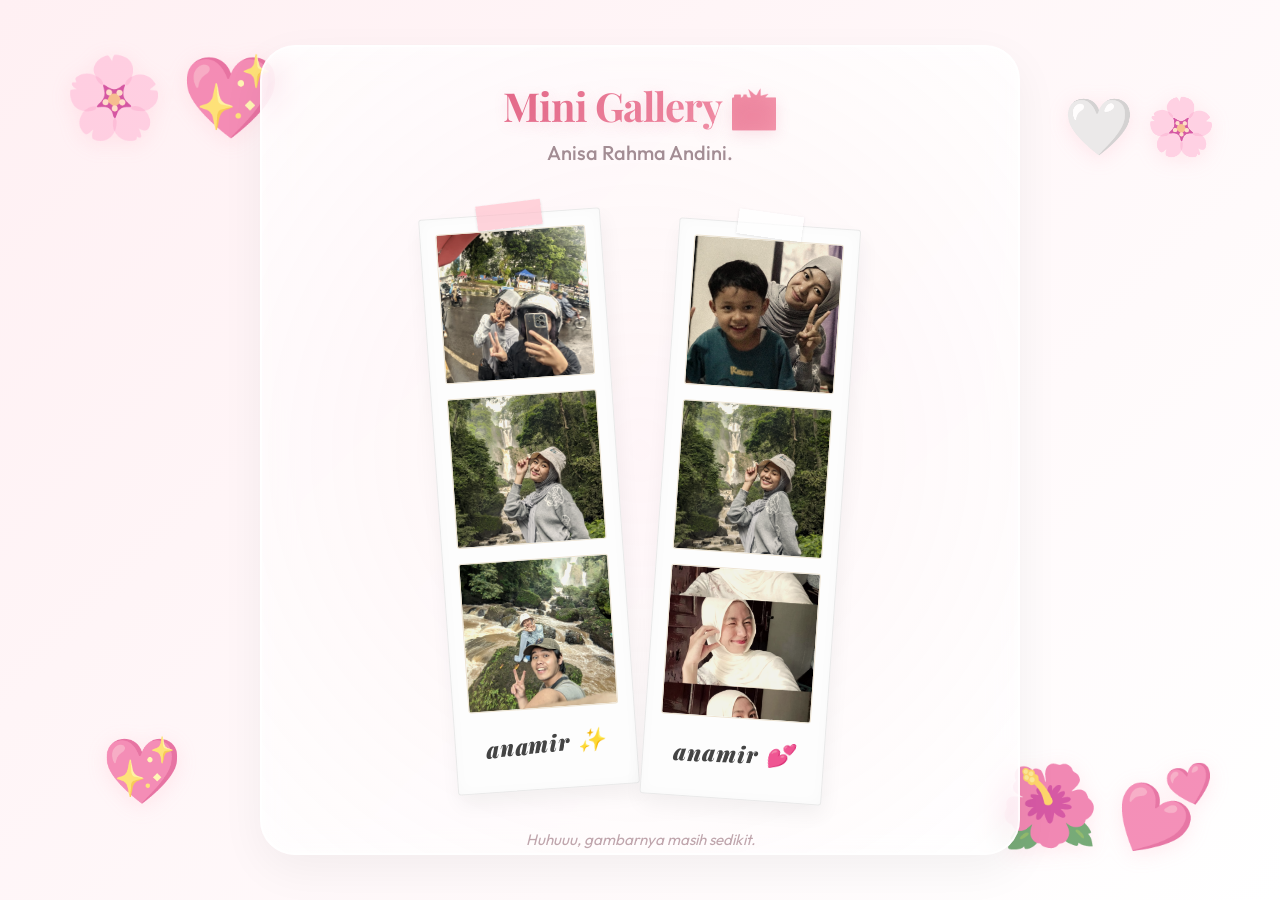
==== gallery.html @ 318d47d5 "Initial commit: A special project for Anisa - Step 1" ====
<!DOCTYPE html>
<html lang="id">

<head>
    <meta charset="UTF-8">
    <meta name="viewport" content="width=device-width, initial-scale=1.0">
    <title>Mini Gallery - Anisa</title>
    <!-- Fonts -->
    <link rel="preconnect" href="https://fonts.googleapis.com">
    <link rel="preconnect" href="https://fonts.gstatic.com" crossorigin>
    <link
        href="https://fonts.googleapis.com/css2?family=Outfit:wght@300;400;600;700&family=Playfair+Display:ital,wght@0,600;1,600&display=swap"
        rel="stylesheet">
    <link rel="stylesheet" href="style.css">
</head>

<body>

    <!-- Dekorasi Bunga & Hati Estetik -->
    <div class="emoji-decor top-left">🌸 💖</div>
    <div class="emoji-decor bottom-right">🌺 💕</div>
    <div class="emoji-decor top-right">🤍 🌸</div>
    <div class="emoji-decor bottom-left">💖</div>

    <section id="gallery-view" class="view-section active">
        <div class="glass-container menu-container" style="max-width: 900px; padding: 2rem;">
            <h2 class="title text-center" style="font-size: 2.5rem;">Mini Gallery 📸</h2>
            <p class="subtitle text-center">Anisa Rahma Andini.</p>

            <div class="photobooth-grid">
                <!-- Strip Photobooth 1 -->
                <div class="photobooth-strip">
                    <div class="strip-images">
                        <img src="assets/2.jpeg" alt="Foto 1">
                        <img src="assets/1.jpeg" alt="Foto 2">
                        <img src="assets/3.jpeg" alt="Foto 3">
                    </div>
                    <div class="strip-caption">anamir ✨</div>
                </div>

                <!-- Strip Photobooth 2 -->
                <div class="photobooth-strip">
                    <div class="strip-images">
                        <img src="assets/4.jpeg" alt="Foto 4">
                        <img src="assets/5.jpeg" alt="Foto 5">
                        <img src="assets/6.jpeg" alt="Foto 6">
                    </div>
                    <div class="strip-caption">anamir 💕</div>
                </div>
            </div>


            <!-- Photobooth View (Hidden by default) -->
            <div id="photobooth-view">
                <div class="camera-container">
                    <video id="video-preview" autoplay playsinline></video>
                    <div id="flash-effect" class="camera-flash"></div>
                    <div id="countdown-display" class="countdown-overlay"></div>
                    <div id="capture-status" class="capture-status"></div>
                </div>

                <div class="photobooth-controls">
                    <button id="capture-btn" class="btn-capture" title="Ambil Foto">📸</button>
                    <button id="close-photobooth-btn" class="btn btn-secondary">Tutup</button>
                </div>

                <!-- Generated Strip Preview -->
                <div id="captured-strip-container">
                    <h3 class="subtitle text-center">Hasil Photobooth-mu! ✨</h3>
                    <div class="strip-preview-wrapper">
                        <img id="strip-img-preview" src="" alt="Photobooth Strip Preview">
                    </div>
                    <div class="photobooth-controls">
                        <button id="download-btn" class="btn btn-primary">Unduh Foto 💖</button>
                        <button id="retake-btn" class="btn btn-secondary">Foto Lagi</button>
                    </div>
                </div>

                <!-- Hidden Canvas for Strip Generation -->
                <canvas id="captured-canvas" style="display:none;"></canvas>
            </div>

            <p class="gallery-note text-center">Huhuuu, gambarnya masih sedikit.</p>
            <p class="gallery-note text-center">Ayoo kita foto lagi!</p>

            <!-- Photobooth Trigger (Moved here) -->
            <div class="text-center" style="margin: 1.5rem 0 0.5rem 0;">
                <button id="start-photobooth-btn" class="btn btn-primary">Buka Photobooth 📸</button>
            </div>

            <div class="text-center" style="margin-top: 5px;">
                <button onclick="window.location.href='home.html'" class="btn btn-text">← Kembali ke Menu</button>
            </div>
        </div>
    </section>

    <script src="photobooth.js"></script>
</body>

</html>
---- style.css ----
/* ===== VARIABLES & IMPORT ===== */
:root {
    --primary-pink: #ffb7c5;
    /* Sakura pink */
    --secondary-pink: #ff85a2;
    --dark-pink: #d84b72;
    --bg-gradient: linear-gradient(135deg, #fdfbfb 0%, #ebedee 100%);
    --glass-bg: rgba(255, 255, 255, 0.6);
    --glass-border: rgba(255, 255, 255, 0.8);
    --glass-shadow: 0 8px 32px 0 rgba(255, 183, 197, 0.3);
    --text-main: #5a4b52;
}

* {
    box-sizing: border-box;
    margin: 0;
    padding: 0;
}

body {
    font-family: 'Outfit', sans-serif;
    background: var(--bg-gradient);
    color: var(--text-main);
    overflow-x: hidden;
    min-height: 100vh;
    display: flex;
    justify-content: center;
    align-items: center;
    position: relative;
    /* Animated Gradient Background */
    background: linear-gradient(-45deg, #ffffff, #fff5f8, #fdfbfb, #ffffff, #fff0f3);
    background-size: 400% 400%;
    animation: gradientBG 15s ease infinite;
}

@keyframes gradientBG {
    0% {
        background-position: 0% 50%;
    }

    50% {
        background-position: 100% 50%;
    }

    100% {
        background-position: 0% 50%;
    }
}

/* ===== TYPOGRAPHY ===== */
h1,
h2,
h3 {
    font-family: 'Playfair Display', serif;
    color: var(--dark-pink);
}

.title {
    font-size: 3.2rem;
    margin-bottom: 0.5rem;
    background: linear-gradient(135deg, var(--dark-pink) 0%, var(--primary-pink) 100%);
    -webkit-background-clip: text;
    background-clip: text;
    -webkit-text-fill-color: transparent;
    text-shadow: 0 4px 15px rgba(216, 75, 114, 0.15);
    letter-spacing: -1px;
}

.subtitle {
    font-size: 1.25rem;
    margin-bottom: 2rem;
    color: #a38d94;
    font-weight: 500;
}

.text-center {
    text-align: center;
}

/* ===== LAYOUT & VIEWS ===== */
.view-section {
    position: absolute;
    top: 50%;
    left: 50%;
    transform: translate(-50%, -50%);
    width: 100%;
    max-width: 800px;
    padding: 20px;
    transition: opacity 0.6s ease, transform 0.6s ease;
    opacity: 0;
    pointer-events: none;
    z-index: 10;
}

.view-section.active {
    opacity: 1;
    pointer-events: all;
    transform: translate(-50%, -50%) scale(1);
}

.view-section.hidden {
    transform: translate(-50%, -50%) scale(0.95);
}

/* ===== GLASSMORPHISM CONTAINERS ===== */
.glass-container {
    background: rgba(255, 255, 255, 0.7);
    backdrop-filter: blur(15px);
    -webkit-backdrop-filter: blur(15px);
    border: 2px solid rgba(255, 255, 255, 0.8);
    border-radius: 35px;
    padding: 3.5rem;
    box-shadow: 0 15px 45px rgba(0,0,0,0.05), inset 0 2px 15px rgba(255,255,255,0.8);
    margin: 0 auto; /* Center horizontally inside view-section */
    position: relative;
    overflow-y: auto;
    overflow-x: hidden;
    max-height: 92vh;
}

/* Glass Container Scrollbar */
.glass-container::-webkit-scrollbar {
    width: 6px;
}

.glass-container::-webkit-scrollbar-thumb {
    background: var(--primary-pink);
    border-radius: 10px;
}

.glass-container::before {
    content: '';
    position: absolute;
    top: -50%; left: -50%;
    width: 200%; height: 200%;
    background: radial-gradient(circle at center, rgba(255,183,197,0.1) 0%, transparent 50%);
    pointer-events: none;
    z-index: 0;
}

.glass-container > * {
    position: relative;
    z-index: 10;
}

.menu-container {
    max-height: 90vh;
    overflow-y: auto;
    padding: 2.5rem;
}

/* Scrollbar customization for menu */
.menu-container::-webkit-scrollbar {
    width: 8px;
}

.menu-container::-webkit-scrollbar-thumb {
    background: var(--primary-pink);
    border-radius: 10px;
}

/* ===== BUTTONS ===== */
.button-group {
    display: flex;
    gap: 20px;
    justify-content: center;
    position: relative;
    min-height: 60px;
    /* To give space for moving button */
}

.btn {
    font-family: 'Outfit', sans-serif;
    font-size: 1.1rem;
    font-weight: 600;
    padding: 12px 30px;
    border: none;
    border-radius: 50px !important;
    cursor: pointer;
    transition: all 0.3s ease;
    white-space: nowrap; /* Prevent text wrapping when position fixed */
    min-width: 150px; /* Lock a minimum size to maintain its shape */
    box-sizing: border-box;
}

.btn-primary {
    background: linear-gradient(135deg, var(--primary-pink), var(--secondary-pink));
    color: white;
    box-shadow: 0 8px 20px rgba(255, 133, 162, 0.4), inset 0 2px 5px rgba(255, 255, 255, 0.3);
    border: 1px solid rgba(255, 255, 255, 0.5);
    text-shadow: 0 1px 2px rgba(0,0,0,0.1);
}

.btn-primary:hover {
    background: linear-gradient(135deg, var(--secondary-pink), var(--dark-pink));
    transform: translateY(-4px) scale(1.05);
    box-shadow: 0 12px 25px rgba(255, 133, 162, 0.5), inset 0 2px 5px rgba(255, 255, 255, 0.4);
}

.btn-secondary {
    background: rgba(255, 255, 255, 0.9);
    backdrop-filter: blur(10px);
    color: var(--dark-pink);
    border: 2px solid rgba(255, 183, 197, 0.8);
    box-shadow: 0 4px 15px rgba(255, 183, 197, 0.2);
    position: relative; /* For JS movement */
    z-index: 20;
}

.btn-secondary:hover {
    background: linear-gradient(135deg, #ffffff, #ffe5ec);
    border-color: var(--primary-pink);
    transform: translateY(-4px);
    box-shadow: 0 8px 20px rgba(255, 183, 197, 0.4);
}

.btn-text {
    background: transparent;
    color: var(--secondary-pink);
    padding: 10px 0;
    margin-top: 2rem;
}

.btn-text:hover {
    color: var(--dark-pink);
    text-decoration: underline;
}

/* ===== SIMPLE LIST (MENU) ===== */
.simple-menu {
    display: flex;
    flex-direction: column;
    gap: 18px;
    margin-top: 2rem;
    align-items: center;
}

.menu-item {
    display: flex;
    align-items: center;
    justify-content: flex-start;
    gap: 15px;
    padding: 12px 25px;
    border-radius: 50px;
    background: rgba(255, 255, 255, 0.6);
    backdrop-filter: blur(10px);
    -webkit-backdrop-filter: blur(10px);
    text-decoration: none;
    color: var(--text-main);
    font-size: 1.15rem;
    font-weight: 700;
    width: 100%;
    max-width: 330px;
    transition: all 0.4s cubic-bezier(0.175, 0.885, 0.32, 1.275);
    border: 2px solid rgba(255, 255, 255, 0.7);
    box-shadow: 0 5px 15px rgba(255, 183, 197, 0.15), inset 0 2px 5px rgba(255,255,255,0.5);
    position: relative;
    overflow: hidden;
}

/* Kaca Mengkilap Melintas (Glare Effect) */
.menu-item::before {
    content: '';
    position: absolute;
    top: 0; left: -100%;
    width: 50%; height: 100%;
    background: linear-gradient(to right, rgba(255,255,255,0) 0%, rgba(255,255,255,0.4) 50%, rgba(255,255,255,0) 100%);
    transform: skewX(-20deg);
    transition: all 0.6s ease;
}

.menu-item:hover::before {
    left: 150%;
}

.menu-item:hover {
    background: linear-gradient(to right, rgba(255, 255, 255, 0.95), rgba(255, 235, 240, 0.95));
    transform: translateY(-5px) scale(1.03);
    box-shadow: 0 12px 30px rgba(255, 133, 162, 0.3), inset 0 2px 5px rgba(255,255,255,0.8);
    color: var(--dark-pink);
    border-color: rgba(255, 183, 197, 0.8);
}

.menu-icon {
    font-size: 1.5rem;
    background: rgba(255, 255, 255, 0.8);
    width: 45px;
    height: 45px;
    border-radius: 50%;
    box-shadow: 0 2px 5px rgba(0,0,0,0.05);
    display: flex;
    justify-content: center;
    align-items: center;
    transition: transform 0.3s ease;
}

.menu-item:hover .menu-icon {
    transform: rotate(10deg) scale(1.1);
    box-shadow: 0 5px 15px rgba(255, 133, 162, 0.2);
}

.highlight-item {
    background: linear-gradient(135deg, rgba(255, 229, 236, 0.85) 0%, rgba(255, 194, 209, 0.85) 100%);
    color: var(--dark-pink);
    border: 2px solid rgba(255, 255, 255, 0.9);
}

.highlight-item:hover {
    background: linear-gradient(135deg, #ffc2d1 0%, #ff9fb4 100%);
    color: white;
}

/* ===== DECORATIONS ===== */
.emoji-decor {
    position: fixed;
    z-index: -1; /* Pindahkan dekorasi ke paling belakang agar tidak menghalangi klik */
    pointer-events: none;
    opacity: 0.65;
    font-size: 5rem;
    display: flex;
    gap: 15px;
    filter: drop-shadow(0 4px 10px rgba(255, 183, 197, 0.4));
}

.top-left {
    top: 5%;
    left: 5%;
    animation: driftDecor 12s ease-in-out infinite alternate;
}

.bottom-right {
    bottom: 5%;
    right: 5%;
    animation: driftDecorRev 15s ease-in-out infinite alternate;
}

.top-right {
    top: 10%;
    right: 5%;
    font-size: 3.5rem;
    animation: driftDecor 14s ease-in-out infinite alternate-reverse;
}

.bottom-left {
    bottom: 10%;
    left: 8%;
    font-size: 4rem;
    animation: driftDecorRev 13s ease-in-out infinite alternate;
}

@keyframes driftDecor {
    0% {
        transform: translate(0, 0) rotate(-5deg);
    }
    100% {
        transform: translate(25px, 20px) rotate(10deg);
    }
}

@keyframes driftDecorRev {
    0% {
        transform: translate(0, 0) rotate(5deg);
    }
    100% {
        transform: translate(-25px, -20px) rotate(-10deg);
    }
}

@keyframes pulse {
    0% {
        transform: scale(1);
    }

    50% {
        transform: scale(1.05);
    }

    100% {
        transform: scale(1);
    }
}

#btn-yes {
    animation: pulse 2s infinite;
}

/* ===== GALLERY VIEW (PHOTOBOOTH) ===== */
.gallery-note {
    font-size: 0.95rem;
    color: #bfa5ac;
    margin-bottom: 0.3rem;
    font-style: italic;
}

.photobooth-grid {
    display: flex;
    justify-content: center;
    gap: 40px;
    flex-wrap: wrap;
    margin-top: 3rem;
    margin-bottom: 2.5rem;
}

.photobooth-strip {
    background: #fdfdfd;
    padding: 15px 15px 30px 15px; /* Border like a printed polaroid strip */
    box-shadow: 2px 10px 20px rgba(0, 0, 0, 0.05), inset 0 0 15px rgba(0,0,0,0.02); 
    display: flex;
    flex-direction: column;
    transition: transform 0.5s cubic-bezier(0.175, 0.885, 0.32, 1.275), box-shadow 0.5s ease;
    cursor: pointer;
    border-radius: 3px;
    border: 1px solid #eaeaea;
    position: relative;
}

/* Washi Tape Decoration */
.photobooth-strip::before {
    content: '';
    position: absolute;
    top: -12px;
    left: 50%;
    transform: translateX(-50%) rotate(-3deg);
    width: 65px;
    height: 25px;
    background: rgba(255, 183, 197, 0.6);
    box-shadow: 0 1px 3px rgba(0,0,0,0.1);
    z-index: 5;
}

/* Stagger rotations for a scattered casual look */
.photobooth-strip:nth-child(even) {
    transform: rotate(4deg) translateY(10px);
}
.photobooth-strip:nth-child(even)::before {
    transform: translateX(-50%) rotate(4deg);
    background: rgba(255, 255, 255, 0.7);
}

.photobooth-strip:nth-child(odd) {
    transform: rotate(-4deg);
}

.photobooth-strip:hover {
    transform: scale(1.1) translateY(-10px) rotate(0deg);
    box-shadow: 0 20px 40px rgba(255, 133, 162, 0.3), inset 0 0 10px rgba(0,0,0,0.02);
    z-index: 10;
}

.strip-images {
    display: flex;
    flex-direction: column;
    gap: 15px; /* Space between photos */
}

.strip-images img {
    width: 150px;
    height: 150px;
    object-fit: cover;
    border-radius: 3px;
    filter: sepia(30%) contrast(1.05) brightness(0.95); /* Vintage romantic film look */
    transition: all 0.4s ease;
    border: 1px solid #ddd;
}

/* Brighten on hover for interactivity */
.photobooth-strip:hover .strip-images img {
    filter: sepia(0%) contrast(1) brightness(1);
    border-color: var(--primary-pink);
}

.strip-caption {
    font-family: 'Playfair Display', serif;
    font-style: italic;
    color: #444; /* Ink color */
    text-align: center;
    margin-top: 20px;
    font-size: 1.4rem;
    font-weight: 900;
    transform: rotate(-2deg); /* Simulating handwriting tilt */
    letter-spacing: 1px;
}

/* ===== POPUP CARD ===== */
.popup-overlay {
    position: fixed;
    top: 0; left: 0; right: 0; bottom: 0;
    background: rgba(255, 255, 255, 0.4);
    backdrop-filter: blur(8px);
    z-index: 10000;
    display: flex;
    justify-content: center;
    align-items: center;
    opacity: 0;
    pointer-events: none;
    transition: opacity 0.4s ease;
}

.popup-overlay.active {
    opacity: 1;
    pointer-events: all;
}

.popup-card {
    padding: 2.5rem;
    max-width: 400px;
    transform: scale(0.8);
    transition: transform 0.4s cubic-bezier(0.175, 0.885, 0.32, 1.275);
}

.popup-overlay.active .popup-card {
    transform: scale(1);
}

.popup-icon {
    font-size: 4rem;
    margin-bottom: 10px;
    animation: pulse 2s infinite;
}

/* Responsiveness */
@media (max-width: 600px) {
    .glass-container {
        padding: 2rem 1.5rem;
    }

    .title {
        font-size: 2.2rem;
    }

    .btn {
        padding: 10px 20px;
        font-size: 1rem;
    }

    .orchid-decor {
        width: 150px;
        height: 150px;
    }
}

/* ===== CASSETTE PLAYER (SONG REMINDER) ===== */
.cassette-player {
    position: relative;
    width: 100%;
    max-width: 420px;
    height: 260px;
    margin: 0 auto;
    background: linear-gradient(145deg, rgba(255, 235, 240, 0.95), rgba(255, 204, 219, 0.85));
    border: 3px solid rgba(255, 255, 255, 0.9);
    border-radius: 15px;
    box-shadow: 
        inset 0 2px 10px rgba(255, 255, 255, 1), 
        inset 0 -5px 15px rgba(216, 75, 114, 0.15), 
        0 15px 35px rgba(216, 75, 114, 0.3);
    padding: 18px;
    display: flex;
    flex-direction: column;
}

.cassette-screws {
    position: absolute;
    width: 100%;
    height: 100%;
    top: 0; left: 0;
    pointer-events: none;
    z-index: 20;
}

.screw {
    position: absolute;
    width: 14px; height: 14px;
    background: radial-gradient(circle at 30% 30%, #f0f0f0, #a0a0a0);
    border-radius: 50%;
    border: 1px solid #888;
    box-shadow: inset 1px 1px 2px rgba(255,255,255,0.8), 1px 1px 3px rgba(0,0,0,0.3);
}

.screw::after {
    content: '';
    position: absolute;
    top: 50%; left: 10%;
    width: 80%; height: 2px;
    background: #555;
    transform: translateY(-50%) rotate(45deg);
    box-shadow: 0 1px 0 rgba(255,255,255,0.4);
}

.screw.top-left { top: 12px; left: 12px; transform: rotate(15deg); }
.screw.top-right { top: 12px; right: 12px; transform: rotate(85deg); }
.screw.bottom-left { bottom: 35px; left: 12px; transform: rotate(145deg); }
.screw.bottom-right { bottom: 35px; right: 12px; transform: rotate(20deg); }

.cassette-label {
    flex: 1;
    background: linear-gradient(to bottom, #ffffff, #fff0f3);
    border-radius: 10px;
    padding: 12px;
    display: flex;
    flex-direction: column;
    align-items: center;
    position: relative;
    overflow: hidden;
    margin-bottom: 8px;
    border: 2px dashed var(--primary-pink);
    box-shadow: 0 2px 5px rgba(0,0,0,0.05);
}

.label-text {
    width: 100%;
    display: flex;
    justify-content: center;
    font-family: 'Playfair Display', serif;
    font-weight: 900;
    font-size: 1.3rem;
    color: var(--dark-pink);
    letter-spacing: 2px;
    text-shadow: 1px 1px 0 rgba(255,255,255,1);
    border-bottom: 2px solid var(--primary-pink);
    padding-bottom: 8px;
    margin-bottom: 15px;
}

.cassette-window {
    width: 90%;
    height: 85px;
    background: #1a1a1a;
    border-radius: 12px;
    display: flex;
    justify-content: space-between;
    align-items: center;
    padding: 0 25px;
    position: relative;
    border: 4px solid #ddd;
    box-shadow: inset 0 8px 20px rgba(0,0,0,0.8), 0 2px 0 rgba(255,255,255,0.8);
    overflow: hidden;
}

/* Glass Glare Effect for Window */
.cassette-window::before {
    content: '';
    position: absolute;
    top: -50%; left: -50%; width: 200%; height: 200%;
    background: linear-gradient(
        to bottom right, 
        rgba(255,255,255,0) 0%, 
        rgba(255,255,255,0.1) 40%, 
        rgba(255,255,255,0.4) 50%, 
        rgba(255,255,255,0) 55%, 
        rgba(255,255,255,0) 100%
    );
    transform: rotate(30deg);
    pointer-events: none;
    z-index: 10;
}

/* Simulated Tape Line running between reels */
.cassette-window::after {
    content: '';
    position: absolute;
    top: 50%; left: 0; width: 100%; height: 2px;
    background: rgba(255,255,255,0.1);
    transform: translateY(-50%);
    z-index: 1;
}

.reel {
    width: 55px;
    height: 55px;
    background: radial-gradient(circle, #f5f5f5 30%, #e0e0e0 80%);
    border-radius: 50%;
    position: relative;
    display: flex;
    justify-content: center;
    align-items: center;
    border: 5px solid #fff;
    box-shadow: 0 0 10px rgba(0,0,0,0.5);
    animation: spinReel 5s linear infinite;
    z-index: 2;
}

@keyframes spinReel {
    100% { transform: rotate(360deg); }
}

.spool {
    width: 18px; height: 18px;
    background: #333;
    border-radius: 50%;
    box-shadow: inset 0 2px 4px rgba(0,0,0,0.8);
}

.spool::before, .spool::after {
    content: '';
    position: absolute;
    width: 3px; height: 100%;
    background: #c0c0c0;
    top: 0; left: 50%;
    transform: translateX(-50%);
    border-left: 1px solid #fff; /* Metallic highlight */
}

.spool::after {
    transform: translateX(-50%) rotate(90deg);
}

.label-stripes {
    position: absolute;
    bottom: 0;
    left: 0;
    width: 100%;
    height: 12px;
    display: flex;
}
.stripe { flex: 1; }
.s-pink { background: linear-gradient(to right, var(--primary-pink), var(--secondary-pink)); }
.s-white { background: #fff; }

.cassette-bottom {
    height: 45px;
    width: 75%;
    margin: 0 auto;
    background: linear-gradient(to bottom, rgba(255, 235, 240, 0.9), rgba(255, 204, 219, 0.8));
    clip-path: polygon(8% 0, 92% 0, 100% 100%, 0 100%);
    border-top: 2px solid rgba(255, 255, 255, 1);
    position: relative;
    box-shadow: 0 -2px 5px rgba(0,0,0,0.05);
    display: flex;
    justify-content: center;
    align-items: flex-end;
    padding-bottom: 5px;
}

.cassette-bottom::before {
    content: '';
    position: absolute;
    top: 5px; left: 15%; width: 70%; height: 5px;
    background: rgba(0,0,0,0.05);
    border-radius: 10px;
}

.tape-head {
    width: 50px; height: 15px;
    background: linear-gradient(to bottom, #444, #111);
    border-radius: 3px;
    box-shadow: inset 0 1px 2px rgba(255,255,255,0.3), 0 2px 5px rgba(0,0,0,0.4);
    position: relative;
}

.tape-head::after {
    content: '';
    position: absolute;
    top: 50%; left: 10px; right: 10px; height: 2px;
    background: #000;
    transform: translateY(-50%);
}

/* ===== CUSTOM SLIDERS (AUDIO CONTROLS) ===== */
.audio-progress-container {
    display: flex;
    align-items: center;
    justify-content: center;
    gap: 12px;
    margin-top: 1.5rem;
    font-family: 'Outfit', sans-serif;
    color: var(--dark-pink);
    font-weight: 600;
    font-size: 0.95rem;
}

.audio-volume-container {
    display: flex;
    align-items: center;
    justify-content: center;
    gap: 10px;
    margin-top: 10px;
}

.custom-slider {
    -webkit-appearance: none;
    appearance: none;
    width: 60%;
    height: 6px;
    background: #ffe5ec;
    border-radius: 5px;
    outline: none;
    box-shadow: inset 0 1px 3px rgba(0,0,0,0.1);
    transition: background 0.3s ease;
}

.custom-slider::-webkit-slider-thumb {
    -webkit-appearance: none;
    appearance: none;
    width: 16px;
    height: 16px;
    border-radius: 50%;
    background: var(--dark-pink);
    cursor: pointer;
    box-shadow: 0 2px 5px rgba(216, 75, 114, 0.4);
    transition: transform 0.2s ease;
}

.custom-slider::-webkit-slider-thumb:hover {
    transform: scale(1.2);
}


/* ===== FOLDER & WINDOW UI (PROPOSAL) ===== */
.proposal-container {
    position: relative;
    width: 100%;
    height: 400px;
    display: flex;
    justify-content: center;
    align-items: center;
}

.folder-wrapper {
    height: 150px;
    display: flex;
    flex-direction: column;
    align-items: center;
    justify-content: center;
    cursor: pointer;
    position: relative;
    z-index: 10;
}

.folder-icon {
    position: relative;
    width: 150px;
    height: 110px;
    background: linear-gradient(135deg, #ffc2d1 0%, #ff9fb4 100%);
    border-radius: 12px;
    box-shadow: 0 15px 35px rgba(255, 133, 162, 0.25), inset 0 2px 5px rgba(255,255,255,0.4);
    transition: all 0.5s cubic-bezier(0.175, 0.885, 0.32, 1.275);
    z-index: 5;
    border: 1px solid rgba(255,255,255,0.6);
}

.folder-icon::before {
    content: '';
    position: absolute;
    top: -12px;
    left: 0;
    width: 65px;
    height: 25px;
    background: linear-gradient(to bottom, #ff9fb4, #ff85a2);
    border-radius: 8px 8px 0 0;
    box-shadow: inset 0 2px 2px rgba(255,255,255,0.5);
}

.folder-front {
    position: absolute;
    width: 100%;
    height: 100%;
    background: linear-gradient(to bottom right, #ffdde5, #ffc2d1);
    border-radius: 12px;
    bottom: -8px;
    left: 0;
    transform-origin: bottom;
    transition: transform 0.6s cubic-bezier(0.175, 0.885, 0.32, 1.275);
    z-index: 15;
    border: 2px solid rgba(255, 255, 255, 0.9);
    display: flex;
    justify-content: center;
    align-items: center;
    color: var(--dark-pink);
    font-family: 'Playfair Display', serif;
    font-weight: 900;
    font-size: 1rem;
    font-style: italic;
    box-shadow: 0 -2px 10px rgba(0,0,0,0.05);
}

.proposal-container.open .folder-front {
    transform: rotateX(-55deg);
}

.proposal-container.open .folder-icon {
    transform: scale(0.7) translateY(120px);
    opacity: 0;
    pointer-events: none;
}

/* Jendela Window Komputer */
.window-ui {
    position: absolute;
    width: 100%;
    max-width: 380px;
    background: rgba(255, 255, 255, 0.95);
    backdrop-filter: blur(15px);
    -webkit-backdrop-filter: blur(15px);
    border-radius: 15px;
    box-shadow: 0 25px 60px rgba(216, 75, 114, 0.25), 0 0 0 1px rgba(255, 183, 197, 0.5);
    overflow: hidden;
    transform: scale(0.5) translateY(20px);
    opacity: 0;
    transition: all 0.7s cubic-bezier(0.175, 0.885, 0.32, 1.275);
    z-index: 25;
    pointer-events: none;
}

.proposal-container.open .window-ui {
    transform: scale(1) translateY(0);
    opacity: 1;
    pointer-events: auto;
}

.title-bar {
    background: linear-gradient(to right, rgba(255, 255, 255, 0.9), rgba(255, 235, 240, 0.95));
    height: 35px;
    display: flex;
    align-items: center;
    padding: 0 15px;
    justify-content: space-between;
    border-bottom: 1px solid rgba(255, 183, 197, 0.4);
}

.window-dots {
    display: flex;
    gap: 8px;
}

.dot {
    width: 12px;
    height: 12px;
    border-radius: 50%;
    box-shadow: inset 0 1px 3px rgba(0,0,0,0.2);
}
.dot.red { background: #ff5f57; }
.dot.yellow { background: #ffbd2e; }
.dot.green { background: #28c940; }

.window-body {
    padding: 25px;
    min-height: 250px;
    max-height: 350px;
    overflow-y: auto;
    text-align: left;
    font-family: 'Outfit', sans-serif;
    font-size: 1.05rem;
    line-height: 1.7;
    color: var(--text-main);
}

.window-body::-webkit-scrollbar {
    width: 6px;
}

.window-body::-webkit-scrollbar-thumb {
    background: var(--primary-pink);
    border-radius: 10px;
}

.typing-text {
    border-right: 2px solid var(--dark-pink);
    animation: caret 0.8s step-end infinite;
}

@keyframes caret {
    from, to { border-color: transparent }
    50% { border-color: var(--dark-pink) }
}

.proposal-label {
    position: absolute;
    bottom: -40px;
    background: rgba(255, 255, 255, 0.9);
    backdrop-filter: blur(10px);
    -webkit-backdrop-filter: blur(10px);
    padding: 6px 18px;
    border-radius: 50px;
    font-size: 0.95rem;
    color: var(--dark-pink);
    font-weight: 800;
    white-space: nowrap;
    box-shadow: 0 4px 10px rgba(255, 133, 162, 0.2);
    border: 1px solid rgba(255, 183, 197, 0.5);
    transition: opacity 0.5s ease;
}

.proposal-container.open .proposal-label {
    opacity: 0;
}



.audio-volume-container .custom-slider {
    width: 30%; /* Slider volume lebih pendek */
}

/* ===== FLOWER BOUQUET (FINAL MENU) ===== */
.flower-bucket {
    position: relative;
    width: 250px;
    height: 250px;
    margin: 40px auto;
    display: flex;
    justify-content: center;
    align-items: center;
}

.bucket-base {
    position: absolute;
    bottom: 0;
    width: 120px;
    height: 150px;
    background: #f8c8dc; /* Pastel Pink Bucket */
    clip-path: polygon(10% 0%, 90% 0%, 100% 100%, 0% 100%);
    border-radius: 0 0 20px 20px;
    z-index: 10;
    box-shadow: 0 10px 20px rgba(255, 133, 162, 0.1);
}

.bucket-ribbon {
    position: absolute;
    bottom: 60px;
    width: 130px;
    height: 15px;
    background: var(--dark-pink);
    z-index: 11;
    border-radius: 5px;
}

.flowers-container {
    position: relative;
    width: 100%;
    height: 100%;
    z-index: 5;
}

.flower-item {
    position: absolute;
    font-size: 3.5rem;
    cursor: pointer;
    transition: all 0.4s ease;
    filter: drop-shadow(0 5px 10px rgba(0,0,0,0.1));
}

.flower-item:hover {
    transform: scale(1.3) translateY(-10px) rotate(10deg);
    filter: drop-shadow(0 15px 15px rgba(216, 75, 114, 0.3));
}

.flower-item.picked {
    filter: grayscale(0.5) opacity(0.5);
    transform: scale(0.8);
    pointer-events: none;
}

/* Flower Positions */
.f1 { top: 20px; left: 40px; }
.f2 { top: 0px; left: 100px; }
.f3 { top: 20px; right: 40px; }
.f4 { top: 70px; left: 10px; }
.f5 { top: 70px; right: 10px; }
.f6 { top: 90px; left: 90px; }

.flower-message-card {
    background: white;
    padding: 20px;
    border-radius: 20px;
    box-shadow: 0 15px 35px rgba(255, 133, 162, 0.2);
    margin-top: 20px;
    min-height: 100px;
    display: flex;
    align-items: center;
    justify-content: center;
    animation: slideInUp 0.5s ease;
}

@keyframes slideInUp {
    from { transform: translateY(30px); opacity: 0; }
    to { transform: translateY(0); opacity: 1; }
}

.final-rose {
    font-size: 6rem;
    margin: 20px 0;
    animation: heartPulse 1.5s infinite;
    cursor: pointer;
}

/* ===== PHOTOBOOTH FEATURE ===== */
#photobooth-view {
    display: none;
    flex-direction: column;
    align-items: center;
    gap: 20px;
    padding: 20px;
    width: 100%;
}

#photobooth-view.active {
    display: flex;
    animation: fadeIn 0.5s ease;
}

.camera-container {
    position: relative;
    width: 100%;
    max-width: 500px;
    aspect-ratio: 4/3;
    background: #000;
    border-radius: 20px;
    overflow: hidden;
    border: 5px solid white;
    box-shadow: 0 15px 45px rgba(255, 133, 162, 0.3);
}

#video-preview {
    width: 100%;
    height: 100%;
    object-fit: cover;
    transform: scaleX(-1); /* Mirror effect */
}

.camera-flash {
    position: absolute;
    top: 0; left: 0; width: 100%; height: 100%;
    background: white;
    opacity: 0;
    pointer-events: none;
    z-index: 100;
}

.camera-flash.active {
    animation: flashAnim 0.5s ease-out;
}

@keyframes flashAnim {
    0% { opacity: 1; }
    100% { opacity: 0; }
}

.countdown-overlay {
    position: absolute;
    top: 50%; left: 50%;
    transform: translate(-50%, -50%);
    font-size: 8rem;
    font-weight: 900;
    color: white;
    text-shadow: 0 0 20px rgba(0,0,0,0.5);
    z-index: 50;
    pointer-events: none;
}

.photobooth-controls {
    display: flex;
    gap: 15px;
    flex-wrap: wrap;
    justify-content: center;
}

#captured-strip-container {
    margin-top: 30px;
    display: none;
    flex-direction: column;
    align-items: center;
    animation: slideInUp 0.6s cubic-bezier(0.175, 0.885, 0.32, 1.275);
}

#captured-strip-container.active {
    display: flex;
}

#captured-canvas {
    display: none; /* Hidden canvas for processing */
}

.strip-preview-wrapper {
    background: white;
    padding: 15px 15px 40px 15px;
    border-radius: 5px;
    box-shadow: 0 20px 50px rgba(0,0,0,0.15);
    border: 1px solid #ddd;
    position: relative;
    transform: rotate(-2deg);
    margin-bottom: 25px;
}

.strip-preview-wrapper::after {
    content: '';
    position: absolute;
    top: -10px; left: 50%;
    transform: translateX(-50%) rotate(5deg);
    width: 70px; height: 25px;
    background: rgba(255, 183, 197, 0.6);
    box-shadow: 0 2px 5px rgba(0,0,0,0.1);
}

#strip-img-preview {
    width: 200px;
    height: auto;
    display: block;
    border: 1px solid #eee;
}

.capture-status {
    position: absolute;
    bottom: 20px;
    width: 100%;
    text-align: center;
    color: white;
    font-weight: 600;
    text-shadow: 0 2px 4px rgba(0,0,0,0.5);
    z-index: 40;
}

.btn-capture {
    width: 70px;
    height: 70px;
    border-radius: 50% !important;
    background: white;
    border: 4px solid var(--primary-pink);
    display: flex;
    justify-content: center;
    align-items: center;
    font-size: 1.5rem;
    transition: all 0.3s ease;
    box-shadow: 0 5px 15px rgba(0,0,0,0.1);
}

.btn-capture:hover {
    transform: scale(1.1);
    background: var(--primary-pink);
    color: white;
}

.btn-capture:disabled {
    opacity: 0.5;
    cursor: not-allowed;
}
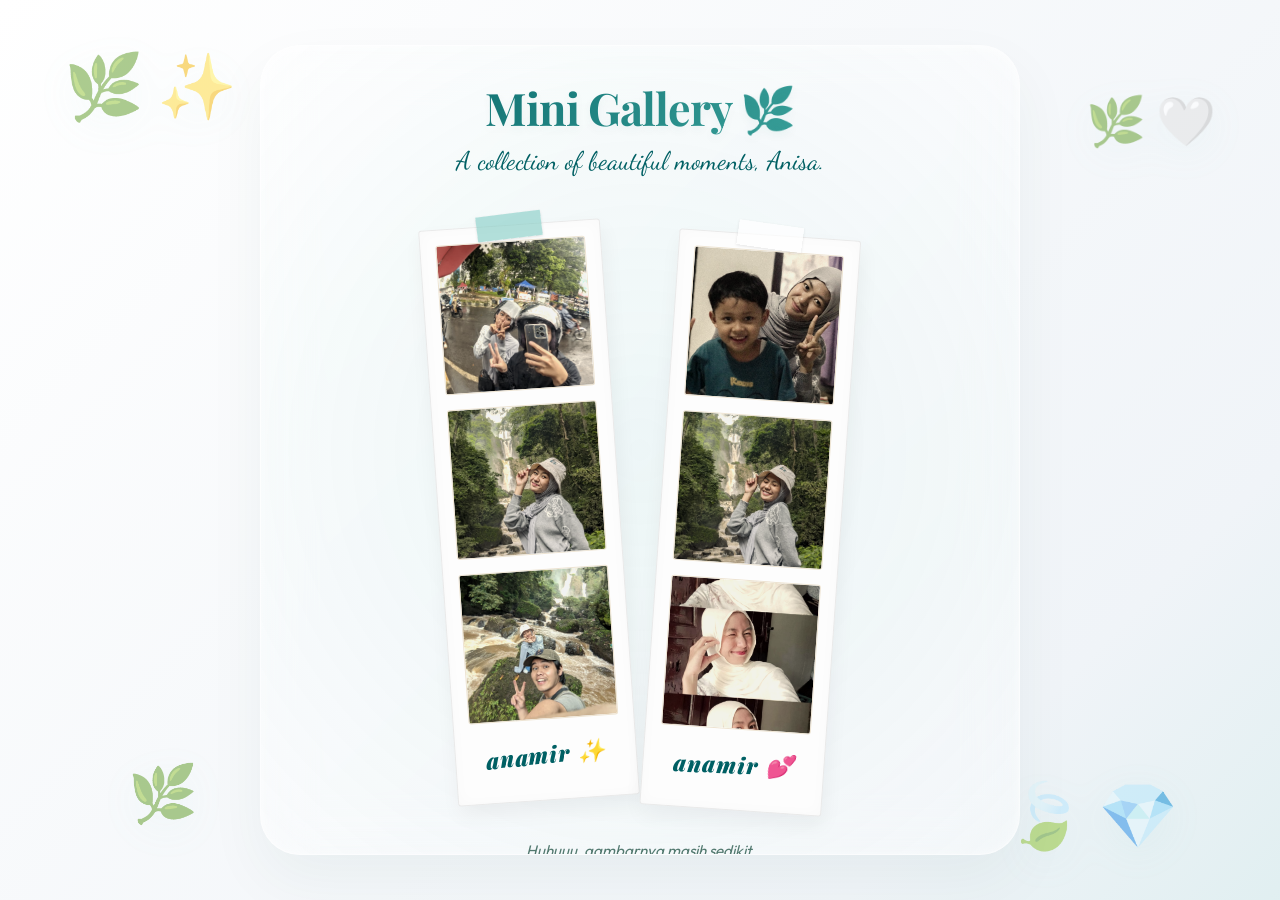
==== commit 0a870911: "New UI Tosca" ====
--- a/gallery.html
+++ b/gallery.html
@@ -9,7 +9,7 @@
     <link rel="preconnect" href="https://fonts.googleapis.com">
     <link rel="preconnect" href="https://fonts.gstatic.com" crossorigin>
     <link
-        href="https://fonts.googleapis.com/css2?family=Outfit:wght@300;400;600;700&family=Playfair+Display:ital,wght@0,600;1,600&display=swap"
+        href="https://fonts.googleapis.com/css2?family=Dancing+Script:wght@600;700&family=Outfit:wght@300;400;600;700&family=Playfair+Display:ital,wght@0,600;1,600&display=swap"
         rel="stylesheet">
     <link rel="stylesheet" href="style.css">
 </head>
@@ -17,15 +17,15 @@
 <body>
 
     <!-- Dekorasi Bunga & Hati Estetik -->
-    <div class="emoji-decor top-left">🌸 💖</div>
-    <div class="emoji-decor bottom-right">🌺 💕</div>
-    <div class="emoji-decor top-right">🤍 🌸</div>
-    <div class="emoji-decor bottom-left">💖</div>
+    <div class="emoji-decor top-left">🌿 ✨</div>
+    <div class="emoji-decor bottom-right">🍃 💎</div>
+    <div class="emoji-decor top-right">🌿 🤍</div>
+    <div class="emoji-decor bottom-left">🌿</div>
 
     <section id="gallery-view" class="view-section active">
         <div class="glass-container menu-container" style="max-width: 900px; padding: 2rem;">
-            <h2 class="title text-center" style="font-size: 2.5rem;">Mini Gallery 📸</h2>
-            <p class="subtitle text-center">Anisa Rahma Andini.</p>
+            <h2 class="title text-center" style="font-size: 2.8rem;">Mini Gallery <span style="color: var(--primary-tosca);">🌿</span></h2>
+            <p class="text-center" style="font-family: 'Dancing Script', cursive; font-size: 1.6rem; color: var(--dark-tosca); margin-bottom: 2rem;">A collection of beautiful moments, Anisa.</p>
 
             <div class="photobooth-grid">
                 <!-- Strip Photobooth 1 -->
--- a/style.css
+++ b/style.css
@@ -1,14 +1,18 @@
-/* ===== VARIABLES & IMPORT ===== */
 :root {
-    --primary-pink: #ffb7c5;
-    /* Sakura pink */
-    --secondary-pink: #ff85a2;
-    --dark-pink: #d84b72;
-    --bg-gradient: linear-gradient(135deg, #fdfbfb 0%, #ebedee 100%);
-    --glass-bg: rgba(255, 255, 255, 0.6);
-    --glass-border: rgba(255, 255, 255, 0.8);
-    --glass-shadow: 0 8px 32px 0 rgba(255, 183, 197, 0.3);
-    --text-main: #5a4b52;
+    --primary-tosca: #80CBC4;
+    --secondary-tosca: #4DB6AC;
+    --dark-tosca: #006064;
+    --soft-tosca: #E0F2F1;
+    
+    --accent-gold: #C5A059;
+
+    --bg-neutral: #F7FBFA;
+    --bg-gradient: linear-gradient(-45deg, #F7FBFA, #E0F2F1, #FFFFFF, #B2DFDB, #F0F4F8, #FFFFFF);
+    --glass-bg: rgba(255, 255, 255, 0.4);
+    --glass-border: rgba(255, 255, 255, 0.5);
+    --glass-shadow: 0 15px 45px rgba(0, 77, 64, 0.1);
+    --text-main: #2F3E46;
+    --text-muted: #52796F;
 }
 
 * {
@@ -27,10 +31,8 @@
     justify-content: center;
     align-items: center;
     position: relative;
-    /* Animated Gradient Background */
-    background: linear-gradient(-45deg, #ffffff, #fff5f8, #fdfbfb, #ffffff, #fff0f3);
     background-size: 400% 400%;
-    animation: gradientBG 15s ease infinite;
+    animation: gradientBG 20s ease infinite;
 }
 
 @keyframes gradientBG {
@@ -52,24 +54,24 @@
 h2,
 h3 {
     font-family: 'Playfair Display', serif;
-    color: var(--dark-pink);
+    color: var(--dark-tosca);
 }
 
 .title {
     font-size: 3.2rem;
     margin-bottom: 0.5rem;
-    background: linear-gradient(135deg, var(--dark-pink) 0%, var(--primary-pink) 100%);
+    background: linear-gradient(135deg, var(--dark-tosca) 0%, var(--secondary-tosca) 100%);
     -webkit-background-clip: text;
     background-clip: text;
     -webkit-text-fill-color: transparent;
-    text-shadow: 0 4px 15px rgba(216, 75, 114, 0.15);
+    text-shadow: 0 4px 10px rgba(0, 96, 100, 0.05);
     letter-spacing: -1px;
 }
 
 .subtitle {
     font-size: 1.25rem;
     margin-bottom: 2rem;
-    color: #a38d94;
+    color: var(--text-muted);
     font-weight: 500;
 }
 
@@ -104,18 +106,30 @@
 
 /* ===== GLASSMORPHISM CONTAINERS ===== */
 .glass-container {
-    background: rgba(255, 255, 255, 0.7);
-    backdrop-filter: blur(15px);
-    -webkit-backdrop-filter: blur(15px);
-    border: 2px solid rgba(255, 255, 255, 0.8);
-    border-radius: 35px;
+    background: var(--glass-bg);
+    backdrop-filter: blur(25px) saturate(1.1);
+    -webkit-backdrop-filter: blur(25px) saturate(1.1);
+    border: 1px solid var(--glass-border);
+    border-radius: 40px;
     padding: 3.5rem;
-    box-shadow: 0 15px 45px rgba(0,0,0,0.05), inset 0 2px 15px rgba(255,255,255,0.8);
-    margin: 0 auto; /* Center horizontally inside view-section */
+    box-shadow: 0 25px 60px rgba(0, 77, 64, 0.05), inset 0 2px 10px rgba(255,255,255,0.7);
+    margin: 0 auto;
     position: relative;
     overflow-y: auto;
     overflow-x: hidden;
     max-height: 92vh;
+    animation: slideUpFade 1s cubic-bezier(0.16, 1, 0.3, 1);
+}
+
+@keyframes slideUpFade {
+    0% {
+        opacity: 0;
+        transform: translateY(30px);
+    }
+    100% {
+        opacity: 1;
+        transform: translateY(0);
+    }
 }
 
 /* Glass Container Scrollbar */
@@ -124,7 +138,7 @@
 }
 
 .glass-container::-webkit-scrollbar-thumb {
-    background: var(--primary-pink);
+    background: var(--primary-tosca);
     border-radius: 10px;
 }
 
@@ -133,7 +147,7 @@
     position: absolute;
     top: -50%; left: -50%;
     width: 200%; height: 200%;
-    background: radial-gradient(circle at center, rgba(255,183,197,0.1) 0%, transparent 50%);
+    background: radial-gradient(circle at center, rgba(128, 203, 196, 0.1) 0%, transparent 50%);
     pointer-events: none;
     z-index: 0;
 }
@@ -155,7 +169,7 @@
 }
 
 .menu-container::-webkit-scrollbar-thumb {
-    background: var(--primary-pink);
+    background: var(--secondary-tosca);
     border-radius: 10px;
 }
 
@@ -184,45 +198,64 @@
 }
 
 .btn-primary {
-    background: linear-gradient(135deg, var(--primary-pink), var(--secondary-pink));
+    background: linear-gradient(135deg, var(--secondary-tosca), var(--dark-tosca));
     color: white;
-    box-shadow: 0 8px 20px rgba(255, 133, 162, 0.4), inset 0 2px 5px rgba(255, 255, 255, 0.3);
-    border: 1px solid rgba(255, 255, 255, 0.5);
+    box-shadow: 0 10px 25px rgba(0, 77, 64, 0.15), inset 0 2px 5px rgba(255, 255, 255, 0.3);
+    border: 1px solid rgba(255, 255, 255, 0.2);
     text-shadow: 0 1px 2px rgba(0,0,0,0.1);
 }
 
 .btn-primary:hover {
-    background: linear-gradient(135deg, var(--secondary-pink), var(--dark-pink));
-    transform: translateY(-4px) scale(1.05);
-    box-shadow: 0 12px 25px rgba(255, 133, 162, 0.5), inset 0 2px 5px rgba(255, 255, 255, 0.4);
+    background: linear-gradient(135deg, var(--dark-tosca), #004d40);
+    transform: translateY(-5px) scale(1.02);
+    box-shadow: 0 15px 35px rgba(0, 77, 64, 0.25), inset 0 2px 5px rgba(255, 255, 255, 0.4);
+}
+
+/* New Special Class for Pink Accent Buttons */
+.btn-accent {
+    background: linear-gradient(135deg, var(--secondary-tosca), var(--dark-tosca));
+    color: white;
+    box-shadow: 0 10px 25px rgba(0, 77, 64, 0.15);
+    border: 1px solid rgba(255, 255, 255, 0.3);
+    border-radius: 50px;
+    padding: 12px 35px;
+    font-family: 'Outfit', sans-serif;
+    font-weight: 700;
+    cursor: pointer;
+    transition: all 0.4s cubic-bezier(0.175, 0.885, 0.32, 1.275);
+}
+
+.btn-accent:hover {
+    transform: translateY(-5px) scale(1.05);
+    box-shadow: 0 15px 35px rgba(0, 77, 64, 0.25);
 }
 
 .btn-secondary {
-    background: rgba(255, 255, 255, 0.9);
+    background: rgba(255, 255, 255, 0.5);
     backdrop-filter: blur(10px);
-    color: var(--dark-pink);
-    border: 2px solid rgba(255, 183, 197, 0.8);
-    box-shadow: 0 4px 15px rgba(255, 183, 197, 0.2);
+    color: var(--dark-tosca);
+    border: 1px solid var(--primary-tosca);
+    box-shadow: 0 5px 15px rgba(0, 77, 64, 0.05);
     position: relative; /* For JS movement */
     z-index: 20;
 }
 
 .btn-secondary:hover {
-    background: linear-gradient(135deg, #ffffff, #ffe5ec);
-    border-color: var(--primary-pink);
+    background: white;
+    border-color: var(--secondary-tosca);
     transform: translateY(-4px);
-    box-shadow: 0 8px 20px rgba(255, 183, 197, 0.4);
+    box-shadow: 0 10px 25px rgba(0, 96, 100, 0.1);
 }
 
 .btn-text {
     background: transparent;
-    color: var(--secondary-pink);
+    color: var(--secondary-tosca);
     padding: 10px 0;
     margin-top: 2rem;
 }
 
 .btn-text:hover {
-    color: var(--dark-pink);
+    color: var(--dark-tosca);
     text-decoration: underline;
 }
 
@@ -230,164 +263,140 @@
 .simple-menu {
     display: flex;
     flex-direction: column;
+    gap: 20px;
+    margin-top: 2.5rem;
+    align-items: center;
+}
+
+.menu-item {
+    display: flex;
+    align-items: center;
+    justify-content: flex-start;
     gap: 18px;
-    margin-top: 2rem;
-    align-items: center;
-}
-
-.menu-item {
-    display: flex;
-    align-items: center;
-    justify-content: flex-start;
-    gap: 15px;
-    padding: 12px 25px;
-    border-radius: 50px;
-    background: rgba(255, 255, 255, 0.6);
-    backdrop-filter: blur(10px);
-    -webkit-backdrop-filter: blur(10px);
+    padding: 15px 30px;
+    border-radius: 24px;
+    background: rgba(255, 255, 255, 0.4);
+    backdrop-filter: blur(12px);
+    -webkit-backdrop-filter: blur(12px);
     text-decoration: none;
     color: var(--text-main);
     font-size: 1.15rem;
     font-weight: 700;
     width: 100%;
-    max-width: 330px;
-    transition: all 0.4s cubic-bezier(0.175, 0.885, 0.32, 1.275);
-    border: 2px solid rgba(255, 255, 255, 0.7);
-    box-shadow: 0 5px 15px rgba(255, 183, 197, 0.15), inset 0 2px 5px rgba(255,255,255,0.5);
+    max-width: 350px;
+    transition: all 0.5s cubic-bezier(0.175, 0.885, 0.32, 1.275);
+    border: 1px solid var(--glass-border);
+    box-shadow: 0 10px 30px rgba(0, 96, 100, 0.04), inset 0 2px 5px rgba(255,255,255,0.4);
     position: relative;
     overflow: hidden;
 }
 
-/* Kaca Mengkilap Melintas (Glare Effect) */
 .menu-item::before {
     content: '';
     position: absolute;
     top: 0; left: -100%;
-    width: 50%; height: 100%;
-    background: linear-gradient(to right, rgba(255,255,255,0) 0%, rgba(255,255,255,0.4) 50%, rgba(255,255,255,0) 100%);
-    transform: skewX(-20deg);
-    transition: all 0.6s ease;
+    width: 100%; height: 100%;
+    background: linear-gradient(to right, rgba(255,255,255,0) 0%, rgba(255,255,255,0.6) 50%, rgba(255,255,255,0) 100%);
+    transform: skewX(-25deg);
+    transition: all 0.7s ease;
 }
 
 .menu-item:hover::before {
-    left: 150%;
+    left: 200%;
 }
 
 .menu-item:hover {
-    background: linear-gradient(to right, rgba(255, 255, 255, 0.95), rgba(255, 235, 240, 0.95));
-    transform: translateY(-5px) scale(1.03);
-    box-shadow: 0 12px 30px rgba(255, 133, 162, 0.3), inset 0 2px 5px rgba(255,255,255,0.8);
-    color: var(--dark-pink);
-    border-color: rgba(255, 183, 197, 0.8);
+    background: linear-gradient(to right, rgba(255, 255, 255, 0.8), var(--soft-tosca));
+    transform: translateY(-8px) scale(1.03);
+    box-shadow: 0 20px 40px rgba(128, 203, 196, 0.2), inset 0 2px 5px rgba(255,255,255,0.8);
+    color: var(--dark-tosca);
+    border-color: var(--primary-tosca);
 }
 
 .menu-icon {
-    font-size: 1.5rem;
-    background: rgba(255, 255, 255, 0.8);
-    width: 45px;
-    height: 45px;
-    border-radius: 50%;
-    box-shadow: 0 2px 5px rgba(0,0,0,0.05);
-    display: flex;
-    justify-content: center;
-    align-items: center;
-    transition: transform 0.3s ease;
+    font-size: 1.6rem;
+    background: white;
+    width: 50px;
+    height: 50px;
+    border-radius: 15px;
+    box-shadow: 0 5px 15px rgba(0,0,0,0.05);
+    display: flex;
+    justify-content: center;
+    align-items: center;
+    transition: all 0.4s ease;
 }
 
 .menu-item:hover .menu-icon {
     transform: rotate(10deg) scale(1.1);
-    box-shadow: 0 5px 15px rgba(255, 133, 162, 0.2);
+    background: var(--secondary-tosca);
+    color: white;
+    box-shadow: 0 8px 20px rgba(77, 182, 172, 0.3);
 }
 
 .highlight-item {
-    background: linear-gradient(135deg, rgba(255, 229, 236, 0.85) 0%, rgba(255, 194, 209, 0.85) 100%);
-    color: var(--dark-pink);
-    border: 2px solid rgba(255, 255, 255, 0.9);
+    background: linear-gradient(135deg, var(--soft-tosca) 0%, var(--primary-tosca) 100%);
+    color: var(--dark-tosca);
+    border: 1px solid rgba(255, 255, 255, 0.6);
 }
 
 .highlight-item:hover {
-    background: linear-gradient(135deg, #ffc2d1 0%, #ff9fb4 100%);
+    background: linear-gradient(135deg, #B2DFDB 0%, var(--secondary-tosca) 100%);
     color: white;
 }
 
 /* ===== DECORATIONS ===== */
 .emoji-decor {
     position: fixed;
-    z-index: -1; /* Pindahkan dekorasi ke paling belakang agar tidak menghalangi klik */
+    z-index: 1;
     pointer-events: none;
-    opacity: 0.65;
-    font-size: 5rem;
-    display: flex;
-    gap: 15px;
-    filter: drop-shadow(0 4px 10px rgba(255, 183, 197, 0.4));
+    opacity: 0.5;
+    font-size: 4rem;
+    filter: drop-shadow(0 10px 20px rgba(128, 203, 196, 0.15));
+    transition: all 0.5s ease;
 }
 
 .top-left {
-    top: 5%;
-    left: 5%;
-    animation: driftDecor 12s ease-in-out infinite alternate;
+    top: 5%; left: 5%;
+    animation: floating 8s ease-in-out infinite;
+}
+
+.top-right {
+    top: 10%; right: 5%;
+    font-size: 3rem;
+    animation: floating 10s ease-in-out infinite reverse;
+}
+
+.bottom-left {
+    bottom: 8%; left: 10%;
+    font-size: 3.5rem;
+    animation: floating 12s ease-in-out infinite 1s;
 }
 
 .bottom-right {
-    bottom: 5%;
-    right: 5%;
-    animation: driftDecorRev 15s ease-in-out infinite alternate;
-}
-
-.top-right {
-    top: 10%;
-    right: 5%;
-    font-size: 3.5rem;
-    animation: driftDecor 14s ease-in-out infinite alternate-reverse;
-}
-
-.bottom-left {
-    bottom: 10%;
-    left: 8%;
-    font-size: 4rem;
-    animation: driftDecorRev 13s ease-in-out infinite alternate;
-}
-
-@keyframes driftDecor {
-    0% {
-        transform: translate(0, 0) rotate(-5deg);
-    }
-    100% {
-        transform: translate(25px, 20px) rotate(10deg);
-    }
-}
-
-@keyframes driftDecorRev {
-    0% {
-        transform: translate(0, 0) rotate(5deg);
-    }
-    100% {
-        transform: translate(-25px, -20px) rotate(-10deg);
-    }
+    bottom: 5%; right: 8%;
+    animation: floating 9s ease-in-out infinite 0.5s reverse;
+}
+
+@keyframes floating {
+    0%, 100% { transform: translate(0, 0) rotate(0deg); }
+    33% { transform: translate(20px, -20px) rotate(5deg); }
+    66% { transform: translate(-10px, 15px) rotate(-5deg); }
 }
 
 @keyframes pulse {
-    0% {
-        transform: scale(1);
-    }
-
-    50% {
-        transform: scale(1.05);
-    }
-
-    100% {
-        transform: scale(1);
-    }
+    0% { transform: scale(1); box-shadow: 0 0 0 0 rgba(128, 203, 196, 0.2); }
+    70% { transform: scale(1.05); box-shadow: 0 0 0 15px rgba(128, 203, 196, 0); }
+    100% { transform: scale(1); box-shadow: 0 0 0 0 rgba(128, 203, 196, 0); }
 }
 
 #btn-yes {
-    animation: pulse 2s infinite;
+    animation: pulse 2.5s infinite;
 }
 
 /* ===== GALLERY VIEW (PHOTOBOOTH) ===== */
 .gallery-note {
     font-size: 0.95rem;
-    color: #bfa5ac;
+    color: var(--text-muted);
     margin-bottom: 0.3rem;
     font-style: italic;
 }
@@ -423,7 +432,7 @@
     transform: translateX(-50%) rotate(-3deg);
     width: 65px;
     height: 25px;
-    background: rgba(255, 183, 197, 0.6);
+    background: rgba(128, 203, 196, 0.6);
     box-shadow: 0 1px 3px rgba(0,0,0,0.1);
     z-index: 5;
 }
@@ -443,7 +452,7 @@
 
 .photobooth-strip:hover {
     transform: scale(1.1) translateY(-10px) rotate(0deg);
-    box-shadow: 0 20px 40px rgba(255, 133, 162, 0.3), inset 0 0 10px rgba(0,0,0,0.02);
+    box-shadow: 0 20px 40px rgba(128, 203, 196, 0.3), inset 0 0 10px rgba(0,0,0,0.02);
     z-index: 10;
 }
 
@@ -466,13 +475,13 @@
 /* Brighten on hover for interactivity */
 .photobooth-strip:hover .strip-images img {
     filter: sepia(0%) contrast(1) brightness(1);
-    border-color: var(--primary-pink);
+    border-color: var(--primary-tosca);
 }
 
 .strip-caption {
     font-family: 'Playfair Display', serif;
     font-style: italic;
-    color: #444; /* Ink color */
+    color: var(--dark-tosca);
     text-align: center;
     margin-top: 20px;
     font-size: 1.4rem;
@@ -502,10 +511,11 @@
 }
 
 .popup-card {
-    padding: 2.5rem;
-    max-width: 400px;
+    padding: 3rem;
+    max-width: 450px;
+    border-radius: 30px;
     transform: scale(0.8);
-    transition: transform 0.4s cubic-bezier(0.175, 0.885, 0.32, 1.275);
+    transition: transform 0.5s cubic-bezier(0.175, 0.885, 0.32, 1.275);
 }
 
 .popup-overlay.active .popup-card {
@@ -546,13 +556,13 @@
     max-width: 420px;
     height: 260px;
     margin: 0 auto;
-    background: linear-gradient(145deg, rgba(255, 235, 240, 0.95), rgba(255, 204, 219, 0.85));
-    border: 3px solid rgba(255, 255, 255, 0.9);
-    border-radius: 15px;
+    background: linear-gradient(145deg, var(--soft-tosca), #B2DFDB);
+    border: 1px solid rgba(255, 255, 255, 0.6);
+    border-radius: 24px;
     box-shadow: 
         inset 0 2px 10px rgba(255, 255, 255, 1), 
-        inset 0 -5px 15px rgba(216, 75, 114, 0.15), 
-        0 15px 35px rgba(216, 75, 114, 0.3);
+        inset 0 -5px 15px rgba(0, 96, 100, 0.05), 
+        0 20px 50px rgba(0, 96, 100, 0.1);
     padding: 18px;
     display: flex;
     flex-direction: column;
@@ -593,8 +603,8 @@
 
 .cassette-label {
     flex: 1;
-    background: linear-gradient(to bottom, #ffffff, #fff0f3);
-    border-radius: 10px;
+    background: linear-gradient(to bottom, #ffffff, var(--soft-tosca));
+    border-radius: 12px;
     padding: 12px;
     display: flex;
     flex-direction: column;
@@ -602,7 +612,7 @@
     position: relative;
     overflow: hidden;
     margin-bottom: 8px;
-    border: 2px dashed var(--primary-pink);
+    border: 1.5px dashed var(--secondary-tosca);
     box-shadow: 0 2px 5px rgba(0,0,0,0.05);
 }
 
@@ -613,10 +623,10 @@
     font-family: 'Playfair Display', serif;
     font-weight: 900;
     font-size: 1.3rem;
-    color: var(--dark-pink);
-    letter-spacing: 2px;
-    text-shadow: 1px 1px 0 rgba(255,255,255,1);
-    border-bottom: 2px solid var(--primary-pink);
+    color: var(--dark-tosca);
+    letter-spacing: 2.5px;
+    text-shadow: 1px 1px 0 rgba(255,255,255,0.8);
+    border-bottom: 2px solid var(--primary-tosca);
     padding-bottom: 8px;
     margin-bottom: 15px;
 }
@@ -713,16 +723,16 @@
     display: flex;
 }
 .stripe { flex: 1; }
-.s-pink { background: linear-gradient(to right, var(--primary-pink), var(--secondary-pink)); }
+.s-pink { background: linear-gradient(to right, var(--primary-tosca), var(--secondary-tosca)); }
 .s-white { background: #fff; }
 
 .cassette-bottom {
     height: 45px;
     width: 75%;
     margin: 0 auto;
-    background: linear-gradient(to bottom, rgba(255, 235, 240, 0.9), rgba(255, 204, 219, 0.8));
+    background: linear-gradient(to bottom, var(--soft-tosca), #B2DFDB);
     clip-path: polygon(8% 0, 92% 0, 100% 100%, 0 100%);
-    border-top: 2px solid rgba(255, 255, 255, 1);
+    border-top: 1px solid rgba(255, 255, 255, 0.8);
     position: relative;
     box-shadow: 0 -2px 5px rgba(0,0,0,0.05);
     display: flex;
@@ -763,7 +773,7 @@
     gap: 12px;
     margin-top: 1.5rem;
     font-family: 'Outfit', sans-serif;
-    color: var(--dark-pink);
+    color: var(--dark-tosca);
     font-weight: 600;
     font-size: 0.95rem;
 }
@@ -781,7 +791,7 @@
     appearance: none;
     width: 60%;
     height: 6px;
-    background: #ffe5ec;
+    background: var(--soft-tosca);
     border-radius: 5px;
     outline: none;
     box-shadow: inset 0 1px 3px rgba(0,0,0,0.1);
@@ -794,9 +804,9 @@
     width: 16px;
     height: 16px;
     border-radius: 50%;
-    background: var(--dark-pink);
+    background: var(--dark-tosca);
     cursor: pointer;
-    box-shadow: 0 2px 5px rgba(216, 75, 114, 0.4);
+    box-shadow: 0 2px 5px rgba(32, 178, 170, 0.4);
     transition: transform 0.2s ease;
 }
 
@@ -830,9 +840,9 @@
     position: relative;
     width: 150px;
     height: 110px;
-    background: linear-gradient(135deg, #ffc2d1 0%, #ff9fb4 100%);
+    background: linear-gradient(135deg, var(--soft-tosca) 0%, var(--primary-tosca) 100%);
     border-radius: 12px;
-    box-shadow: 0 15px 35px rgba(255, 133, 162, 0.25), inset 0 2px 5px rgba(255,255,255,0.4);
+    box-shadow: 0 15px 35px rgba(0, 151, 167, 0.15), inset 0 2px 5px rgba(255,255,255,0.4);
     transition: all 0.5s cubic-bezier(0.175, 0.885, 0.32, 1.275);
     z-index: 5;
     border: 1px solid rgba(255,255,255,0.6);
@@ -845,7 +855,7 @@
     left: 0;
     width: 65px;
     height: 25px;
-    background: linear-gradient(to bottom, #ff9fb4, #ff85a2);
+    background: linear-gradient(to bottom, var(--primary-tosca), var(--secondary-tosca));
     border-radius: 8px 8px 0 0;
     box-shadow: inset 0 2px 2px rgba(255,255,255,0.5);
 }
@@ -854,7 +864,7 @@
     position: absolute;
     width: 100%;
     height: 100%;
-    background: linear-gradient(to bottom right, #ffdde5, #ffc2d1);
+    background: linear-gradient(to bottom right, #f0fdfc, var(--soft-tosca));
     border-radius: 12px;
     bottom: -8px;
     left: 0;
@@ -865,7 +875,7 @@
     display: flex;
     justify-content: center;
     align-items: center;
-    color: var(--dark-pink);
+    color: var(--dark-tosca);
     font-family: 'Playfair Display', serif;
     font-weight: 900;
     font-size: 1rem;
@@ -892,7 +902,7 @@
     backdrop-filter: blur(15px);
     -webkit-backdrop-filter: blur(15px);
     border-radius: 15px;
-    box-shadow: 0 25px 60px rgba(216, 75, 114, 0.25), 0 0 0 1px rgba(255, 183, 197, 0.5);
+    box-shadow: 0 25px 60px rgba(0, 77, 64, 0.15), 0 0 0 1px rgba(128, 203, 196, 0.3);
     overflow: hidden;
     transform: scale(0.5) translateY(20px);
     opacity: 0;
@@ -908,13 +918,13 @@
 }
 
 .title-bar {
-    background: linear-gradient(to right, rgba(255, 255, 255, 0.9), rgba(255, 235, 240, 0.95));
+    background: linear-gradient(to right, rgba(255, 255, 255, 0.9), var(--soft-tosca));
     height: 35px;
     display: flex;
     align-items: center;
     padding: 0 15px;
     justify-content: space-between;
-    border-bottom: 1px solid rgba(255, 183, 197, 0.4);
+    border-bottom: 1px solid rgba(128, 203, 196, 0.3);
 }
 
 .window-dots {
@@ -949,18 +959,18 @@
 }
 
 .window-body::-webkit-scrollbar-thumb {
-    background: var(--primary-pink);
+    background: var(--primary-tosca);
     border-radius: 10px;
 }
 
 .typing-text {
-    border-right: 2px solid var(--dark-pink);
+    border-right: 2px solid var(--primary-tosca);
     animation: caret 0.8s step-end infinite;
 }
 
 @keyframes caret {
     from, to { border-color: transparent }
-    50% { border-color: var(--dark-pink) }
+    50% { border-color: var(--primary-tosca) }
 }
 
 .proposal-label {
@@ -972,11 +982,11 @@
     padding: 6px 18px;
     border-radius: 50px;
     font-size: 0.95rem;
-    color: var(--dark-pink);
+    color: var(--dark-tosca);
     font-weight: 800;
     white-space: nowrap;
-    box-shadow: 0 4px 10px rgba(255, 133, 162, 0.2);
-    border: 1px solid rgba(255, 183, 197, 0.5);
+    box-shadow: 0 4px 10px rgba(0, 151, 167, 0.15);
+    border: 1px solid rgba(128, 203, 196, 0.4);
     transition: opacity 0.5s ease;
 }
 
@@ -1006,11 +1016,11 @@
     bottom: 0;
     width: 120px;
     height: 150px;
-    background: #f8c8dc; /* Pastel Pink Bucket */
+    background: #E0F2F1; /* Soft Tosca Bucket */
     clip-path: polygon(10% 0%, 90% 0%, 100% 100%, 0% 100%);
     border-radius: 0 0 20px 20px;
     z-index: 10;
-    box-shadow: 0 10px 20px rgba(255, 133, 162, 0.1);
+    box-shadow: 0 10px 20px rgba(0, 121, 107, 0.1);
 }
 
 .bucket-ribbon {
@@ -1018,7 +1028,7 @@
     bottom: 60px;
     width: 130px;
     height: 15px;
-    background: var(--dark-pink);
+    background: var(--dark-tosca);
     z-index: 11;
     border-radius: 5px;
 }
@@ -1040,7 +1050,7 @@
 
 .flower-item:hover {
     transform: scale(1.3) translateY(-10px) rotate(10deg);
-    filter: drop-shadow(0 15px 15px rgba(216, 75, 114, 0.3));
+    filter: drop-shadow(0 15px 15px rgba(0, 151, 167, 0.2));
 }
 
 .flower-item.picked {
@@ -1061,7 +1071,7 @@
     background: white;
     padding: 20px;
     border-radius: 20px;
-    box-shadow: 0 15px 35px rgba(255, 133, 162, 0.2);
+    box-shadow: 0 15px 35px rgba(0, 121, 107, 0.1);
     margin-top: 20px;
     min-height: 100px;
     display: flex;
@@ -1106,7 +1116,7 @@
     border-radius: 20px;
     overflow: hidden;
     border: 5px solid white;
-    box-shadow: 0 15px 45px rgba(255, 133, 162, 0.3);
+    box-shadow: 0 15px 45px rgba(0, 121, 107, 0.2);
 }
 
 #video-preview {
@@ -1186,7 +1196,7 @@
     top: -10px; left: 50%;
     transform: translateX(-50%) rotate(5deg);
     width: 70px; height: 25px;
-    background: rgba(255, 183, 197, 0.6);
+    background: rgba(128, 203, 196, 0.6);
     box-shadow: 0 2px 5px rgba(0,0,0,0.1);
 }
 
@@ -1213,7 +1223,7 @@
     height: 70px;
     border-radius: 50% !important;
     background: white;
-    border: 4px solid var(--primary-pink);
+    border: 4px solid var(--primary-tosca);
     display: flex;
     justify-content: center;
     align-items: center;
@@ -1224,7 +1234,7 @@
 
 .btn-capture:hover {
     transform: scale(1.1);
-    background: var(--primary-pink);
+    background: var(--secondary-tosca);
     color: white;
 }
 
